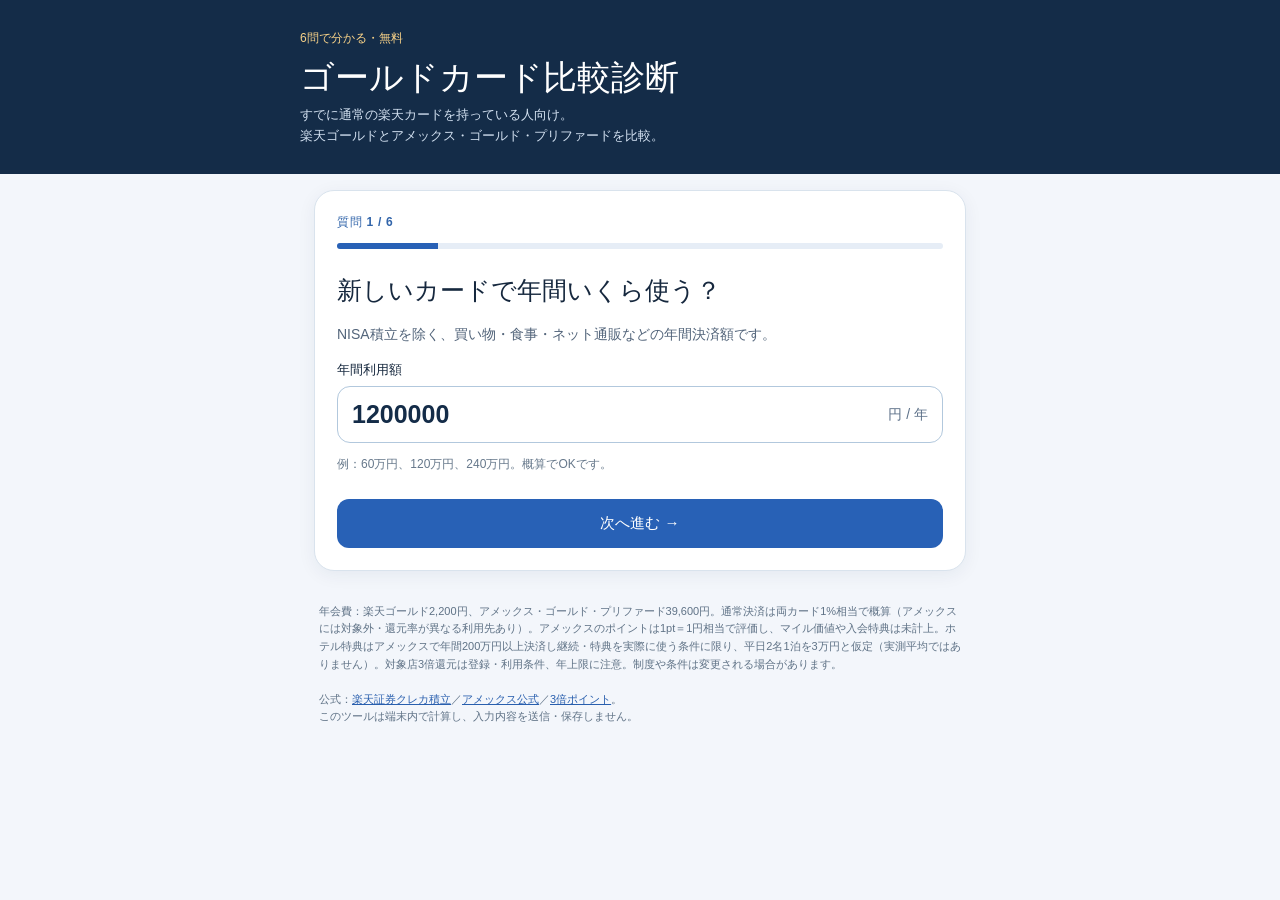
==== card-hikaku/index.html @ 63261d88 "Publish standalone Rakuten Gold vs Amex comparison quiz" ====
<!doctype html>
<html lang="ja">
<head>
<meta charset="utf-8">
<meta name="viewport" content="width=device-width,initial-scale=1,viewport-fit=cover">
<meta name="robots" content="noindex,nofollow">
<meta name="theme-color" content="#142c48">
<title>ゴールドカード比較診断｜楽天カード保有者向け</title>
<style>
:root{font-family:-apple-system,BlinkMacSystemFont,"Hiragino Kaku Gothic ProN","Hiragino Sans","Noto Sans JP",sans-serif;color:#16283e;background:#f3f6fb;font-synthesis:none}
*{box-sizing:border-box}body{margin:0;line-height:1.6}
header{background:#142c48;color:#fff;padding:24px 20px 27px}header>div,main,footer{max-width:680px;margin:0 auto}
header h1{font-size:clamp(25px,5.4vw,34px);margin:5px 0;line-height:1.35}header p{color:#d4e2f2;font-size:13px;margin:0}
main{padding:16px 14px 32px}h2{font-size:clamp(20px,4.7vw,25px);line-height:1.45;margin:8px 0 14px}
.screen{background:white;border:1px solid #d9e3ed;border-radius:20px;padding:22px;box-shadow:0 4px 18px #142c4810;min-height:330px}
[hidden]{display:none!important}.eyebrow{font-size:12px;letter-spacing:.06em;font-weight:800;color:#3265aa}
.desc{font-size:14px;color:#52647a;margin:0 0 15px}.small{font-size:12px;color:#66788b}
label.field{display:block;font-size:13px;font-weight:800;margin:13px 0 5px}
.number{position:relative}.number input{width:100%;font-size:25px;font-weight:750;border:1px solid #b2c8dd;border-radius:13px;padding:13px 58px 13px 14px;color:#142c48;background:#fff}.number span{position:absolute;right:15px;top:17px;color:#5c7088;font-size:14px}
.number input:focus{outline:3px solid #bfd8fa}
.choices{display:grid;grid-template-columns:1fr 1fr;gap:9px}.choices label{display:flex;align-items:center;min-height:58px;gap:8px;padding:11px;border:1px solid #cbd9e8;border-radius:12px;font-size:14px;font-weight:700;cursor:pointer}
.choices label:has(input:checked){background:#eaf2ff;border-color:#3065ba;color:#194884}.choices input{accent-color:#3065ba}
.nav{display:flex;gap:9px;align-items:center;margin-top:25px}.nav button{min-height:49px;border:0;border-radius:12px;font-size:15px;font-weight:850;cursor:pointer}.primary{flex:1;color:white;background:#2861b6}.back{padding:0 20px;background:#eef3f9;color:#3a5472}
.progress{height:6px;border-radius:99px;background:#e6edf6;overflow:hidden;margin:11px 0 23px}.progress b{display:block;height:100%;background:#2861b6;transition:width .2s}
.row{display:flex;gap:8px;justify-content:space-between;align-items:center}.period{display:flex;gap:8px;margin:10px 0 20px}.period label{flex:1;text-align:center;border:1px solid #ccdaeb;padding:10px 5px;border-radius:11px;font-size:13px;font-weight:750;cursor:pointer}.period label:has(input:checked){border-color:#2861b6;color:#1a539e;background:#eaf3ff}
.hero{padding:18px;background:linear-gradient(125deg,#182f4e,#3163a3);color:white;border-radius:16px}.hero .subtitle{font-size:12px;color:#d6e7ff;font-weight:750}.hero h3{font-size:22px;line-height:1.4;margin:7px 0}.hero .delta{font-size:clamp(26px,6vw,37px);font-weight:900;font-variant-numeric:tabular-nums}.hero p{font-size:12px;color:#dceaf9;margin:6px 0 0}
.rankings{display:grid;gap:10px;margin-top:12px}.rank{padding:15px;border:1px solid #d5e1ec;border-radius:14px}.rank.top{border:2px solid #238260;background:#f2faf6}
.rank-top{display:flex;justify-content:space-between;align-items:flex-start;gap:10px}.rank .position{font-size:12px;color:#516b82;font-weight:800}.rank .name{font-weight:850;font-size:16px}.rank .delta{font-size:clamp(19px,5vw,25px);font-weight:900;white-space:nowrap;font-variant-numeric:tabular-nums}.positive{color:#16805d}.negative{color:#b52e43}.muted{font-size:11px;color:#6a7e90}
.rank-sub{display:flex;justify-content:space-between;gap:12px;flex-wrap:wrap;border-top:1px solid #e2e9ef;margin-top:10px;padding-top:9px;font-size:12px}
details{border-top:1px solid #e2e9ef;padding-top:9px;margin-top:10px}summary{font-size:12px;color:#285fae;font-weight:750;cursor:pointer}.ledger{margin-top:8px}
.ledger p{display:flex;justify-content:space-between;gap:12px;margin:0;border-bottom:1px solid #edf1f4;padding:5px 0;font-size:12px}.ledger strong{text-align:right;white-space:nowrap}
.note{border-left:3px solid #85a8d0;padding:3px 0 3px 12px;color:#566b80;font-size:12px;margin:19px 0 0}.input-summary{font-size:12px;color:#42596f;border-radius:10px;background:#f1f5fa;padding:11px;margin-top:14px}
footer{font-size:11px;color:#5f7286;padding:0 19px 24px}footer a{color:#295fae}
.noscript{padding:12px;background:#fff1db;color:#67471c}
@media(max-width:420px){.screen{padding:17px}.rank{padding:12px}.choices label{font-size:13px}.rank .name{font-size:14px}.rank .delta{font-size:20px}.rank-top{gap:5px}}
</style>
</head>
<body>
<header><div><span style="font-size:12px;color:#f8d288">6問で分かる・無料</span><h1>ゴールドカード比較診断</h1><p>すでに通常の楽天カードを持っている人向け。<br>楽天ゴールドとアメックス・ゴールド・プリファードを比較。</p></div></header>
<main>
<noscript><p class="noscript">この診断にはJavaScriptが必要です。SafariまたはChromeで開いてください。</p></noscript>
<section class="screen" id="s0"><div class="eyebrow">質問 1 / 6</div><div class="progress"><b style="width:16.7%"></b></div><h2>新しいカードで年間いくら使う？</h2><p class="desc">NISA積立を除く、買い物・食事・ネット通販などの年間決済額です。</p><label class="field" for="annual">年間利用額</label><div class="number"><input id="annual" type="number" inputmode="numeric" min="0" value="1200000"><span>円 / 年</span></div><p class="small">例：60万円、120万円、240万円。概算でOKです。</p><div class="nav"><button class="primary" data-next="1">次へ進む →</button></div></section>
<section class="screen" id="s1" hidden><div class="eyebrow">質問 2 / 6</div><div class="progress"><b style="width:33.3%"></b></div><h2>楽天証券のクレカ積立は月いくら？</h2><p class="desc">今の楽天カードで積み立てている毎月の金額。ポイント試算は月10万円まで。</p><label class="field" for="invest">毎月の積立額</label><div class="number"><input id="invest" type="number" inputmode="numeric" min="0" value="50000"><span>円 / 月</span></div><div class="nav"><button class="back" data-prev="0">戻る</button><button class="primary" data-next="2">次へ進む →</button></div></section>
<section class="screen" id="s2" hidden><div class="eyebrow">質問 3 / 6</div><div class="progress"><b style="width:50%"></b></div><h2>積み立てている投資信託は？</h2><div class="choices"><label><input type="radio" name="fund" value="low" checked>低コスト投信</label><label><input type="radio" name="fund" value="high">その他の投信</label></div><p class="small">楽天証券の代行手数料が年0.4%未満かどうかで区分します。不明なら低コスト投信で仮計算。</p><div class="nav"><button class="back" data-prev="1">戻る</button><button class="primary" data-next="3">次へ進む →</button></div></section>
<section class="screen" id="s3" hidden><div class="eyebrow">質問 4 / 6</div><div class="progress"><b style="width:66.7%"></b></div><h2>アメックス3倍対象店で月いくら使う？</h2><p class="desc">例：<b>Amazon・Yahoo!ショッピング・ヨドバシカメラ</b>（対象条件あり）。質問1の決済額に含まれる支出です。</p><label class="field" for="bonus">対象店での月間利用額</label><div class="number"><input id="bonus" type="number" inputmode="numeric" min="0" value="10000"><span>円 / 月</span></div><p class="small">3倍還元の追加分は、対象決済年50万円までを試算。</p><div class="nav"><button class="back" data-prev="2">戻る</button><button class="primary" data-next="4">次へ進む →</button></div></section>
<section class="screen" id="s4" hidden><div class="eyebrow">質問 5 / 6</div><div class="progress"><b style="width:83.3%"></b></div><h2>旅行には年に何回行く？</h2><div class="choices"><label><input type="radio" name="travel" value="0">0回</label><label><input type="radio" name="travel" value="1" checked>年1〜2回</label><label><input type="radio" name="travel" value="3">年3〜5回</label><label><input type="radio" name="travel" value="6">年6回以上</label></div><p class="small">旅行回数自体に金銭価値は加算しません。ホテル特典を利用できるかの参考にします。</p><div class="nav"><button class="back" data-prev="3">戻る</button><button class="primary" data-next="5">次へ進む →</button></div></section>
<section class="screen" id="s5" hidden><div class="eyebrow">質問 6 / 6</div><div class="progress"><b style="width:100%"></b></div><h2>飛行機には年に何回乗る？</h2><div class="choices"><label><input type="radio" name="flight" value="0" checked>0回</label><label><input type="radio" name="flight" value="1">年1〜2往復</label><label><input type="radio" name="flight" value="3">年3〜5往復</label><label><input type="radio" name="flight" value="6">年6往復以上</label></div><label style="display:flex;align-items:center;gap:8px;margin-top:17px;font-size:14px"><input type="checkbox" id="lounge">対象の空港ラウンジを利用する予定</label><p class="small">利用する場合のみ1回あたり1,000円相当で仮評価。楽天ゴールドは年2回まで。</p><div class="nav"><button class="back" data-prev="4">戻る</button><button class="primary" id="finish">診断結果を見る →</button></div></section>
<section class="screen" id="s6" hidden><div class="row"><div class="eyebrow">診断結果</div><button class="back" style="min-height:34px;border:0;border-radius:9px" id="edit">回答を修正</button></div><h2>年会費込みの比較結果</h2><div class="period"><label><input type="radio" name="period" value="ongoing" checked>2年目以降</label><label><input type="radio" name="period" value="first">初年度</label></div><div class="hero"><div class="subtitle">あなたに最も有利な選択</div><h3 id="winner">計算中</h3><div class="delta" id="difference"></div><p>今の楽天カードとの年間差額</p></div><p class="eyebrow" style="margin-top:23px">年間メリットランキング</p><div class="rankings" id="ranking"></div><p class="input-summary" id="inputs"></p><p class="note" id="notes"></p><div class="nav"><button class="back" id="restart">最初に戻る</button><button class="primary" id="again">再計算する</button></div></section>
</main>
<footer>年会費：楽天ゴールド2,200円、アメックス・ゴールド・プリファード39,600円。通常決済は両カード1%相当で概算（アメックスには対象外・還元率が異なる利用先あり）。アメックスのポイントは1pt＝1円相当で評価し、マイル価値や入会特典は未計上。ホテル特典はアメックスで年間200万円以上決済し継続・特典を実際に使う条件に限り、平日2名1泊を3万円と<b>仮定</b>（実測平均ではありません）。対象店3倍還元は登録・利用条件、年上限に注意。制度や条件は変更される場合があります。<br><br>公式：<a href="https://www.rakuten-sec.co.jp/web/rfund/guide/creditcard/list.html" target="_blank" rel="noopener">楽天証券クレカ積立</a>／<a href="https://www.americanexpress.com/ja-jp/credit-cards/gold-preferred-card/" target="_blank" rel="noopener">アメックス公式</a>／<a href="https://www.americanexpress.com/ja-jp/point/membership-rewards-plus/index.html/" target="_blank" rel="noopener">3倍ポイント</a>。<br>このツールは端末内で計算し、入力内容を送信・保存しません。</footer>
<script>
(function(){
'use strict';
function byId(id){return document.getElementById(id)}
function num(id){var n=Number(byId(id).value);return Number.isFinite(n)?Math.max(0,n):0}
function selected(name){var el=document.querySelector('input[name="'+name+'"]:checked');return el?el.value:'0'}
function money(n){return Math.round(n).toLocaleString('ja-JP')+'円'}
function diff(n){return (n>0?'+':n<0?'−':'±')+money(Math.abs(n))}
function show(idx){for(var i=0;i<=6;i++){byId('s'+i).hidden=i!==idx}window.scrollTo(0,0)}
function result(){
 var annual=num('annual'),monthly=Math.min(num('invest'),100000),low=selected('fund')==='low',three=Math.min(annual,num('bonus')*12,500000),travel=Number(selected('travel')),flight=Number(selected('flight')),usesLounge=byId('lounge').checked,ongoing=selected('period')==='ongoing';
 var normal=annual*.01,standardNisa=monthly*12*(low?.005:.01),goldNisa=monthly*12*(low?.0075:.01),bonus=three*.02,visits=usesLounge?flight:0,hotel=(ongoing&&annual>=2000000&&travel>0)?30000:0;
 var cards=[
  {name:'今の楽天カードを継続',normal:normal,nisa:standardNisa,bonus:0,lounge:0,hotel:0,fee:0},
  {name:'楽天ゴールドカード',normal:normal,nisa:goldNisa,bonus:0,lounge:Math.min(visits,2)*1000,hotel:0,fee:2200},
  {name:'楽天カード＋アメックス',normal:normal,nisa:standardNisa,bonus:bonus,lounge:visits*1000,hotel:hotel,fee:39600}
 ];
 cards.forEach(function(c){c.total=c.normal+c.nisa+c.bonus+c.lounge+c.hotel-c.fee});
 var baseline=cards[0].total;
 cards.sort(function(a,b){return b.total-a.total});
 var top=cards[0];
 byId('winner').textContent=top.name;
 byId('difference').textContent=top.total===baseline?'±0円':diff(top.total-baseline)+' / 年';
 function item(title,value){return '<p><span>'+title+'</span><strong>'+value+'</strong></p>'}
 byId('ranking').innerHTML=cards.map(function(c,i){
  var gap=c.total-baseline;
  var parts=item('通常決済ポイント',money(c.normal))+item('楽天証券積立',money(c.nisa))+item('3倍対象店の追加ポイント',money(c.bonus))+item('空港ラウンジ価値（仮）',money(c.lounge))+item('ホテル無料宿泊価値（仮）',money(c.hotel))+item('年会費','−'+money(c.fee))+item('年会費差引後',money(c.total));
  return '<article class="rank '+(i===0?'top':'')+'"><div class="rank-top"><div><div class="position">'+(i+1)+'位'+(i===0?'・おすすめ':'')+'</div><div class="name">'+c.name+'</div></div><div style="text-align:right"><div class="delta '+(gap>0?'positive':gap<0?'negative':'')+'">'+diff(gap)+'</div><div class="muted">今の楽天カード比／年</div></div></div><div class="rank-sub"><span>年会費 <b>'+money(c.fee)+'</b></span><span>年間メリット <b>'+money(c.total)+'</b></span></div><details><summary>ポイント・特典・年会費の内訳を見る</summary><div class="ledger">'+parts+'</div></details></article>'
 }).join('');
 byId('inputs').textContent='年間決済 '+money(annual)+'（NISA除く）／ 楽天証券積立 月'+money(num('invest'))+'／ 3倍対象店 月'+money(num('bonus'));
 var notes=[];
 if(!ongoing)notes.push('初年度はホテル無料宿泊を計上していません。');
 else if(annual<2000000)notes.push('年間200万円未満のため無料宿泊は計上していません。');
 else if(travel===0)notes.push('旅行予定がないため無料宿泊は計上していません。');
 else notes.push('ホテル宿泊は平日2名1泊3万円相当の仮定であり、対象ホテルの平均実測値ではありません。');
 if(num('bonus')*12>500000)notes.push('3倍対象店の追加還元は年50万円利用分まで。');
 if(num('bonus')*12>annual)notes.push('3倍対象店の利用額を年間カード利用額以下に補正。');
 if(num('invest')>100000)notes.push('積立額は月10万円で試算を上限化。');
 notes.push('アメックスのポイントは1pt＝1円相当。マイル価値・入会キャンペーン・利用対象外の差は未反映。');
 byId('notes').textContent=notes.join(' ');
}
document.querySelectorAll('[data-next]').forEach(function(b){b.addEventListener('click',function(){show(Number(b.getAttribute('data-next')))})});
document.querySelectorAll('[data-prev]').forEach(function(b){b.addEventListener('click',function(){show(Number(b.getAttribute('data-prev')))})});
byId('finish').addEventListener('click',function(){result();show(6)});
document.querySelectorAll('input[name="period"]').forEach(function(n){n.addEventListener('change',result)});
byId('edit').addEventListener('click',function(){show(0)});
byId('restart').addEventListener('click',function(){show(0)});
byId('again').addEventListener('click',result);
result();
})();
</script>
</body>
</html>
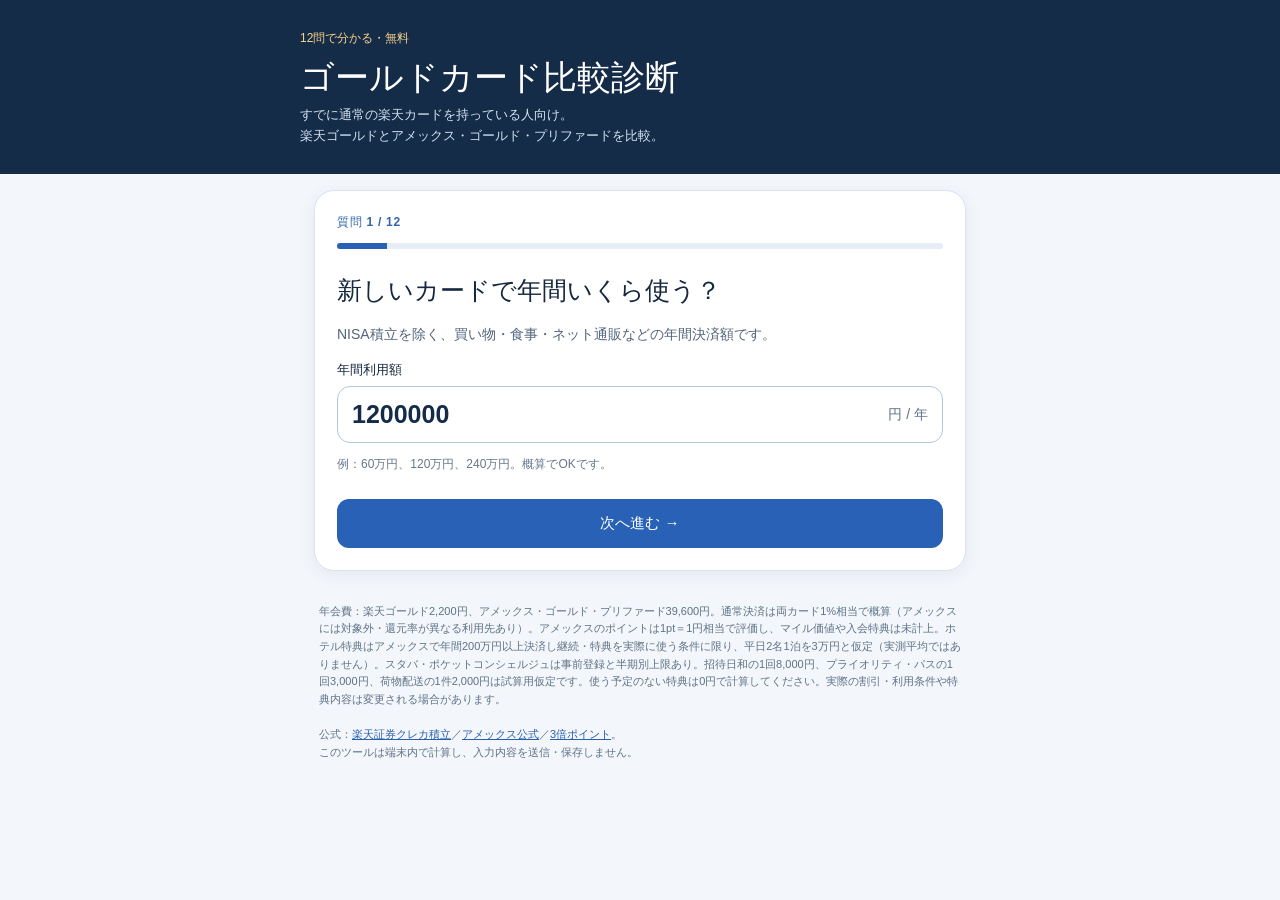
==== commit 0d7270a4: "Add Amex benefit questions and campaign-aware annual comparison" ====
--- a/card-hikaku/index.html
+++ b/card-hikaku/index.html
@@ -33,71 +33,108 @@
 footer{font-size:11px;color:#5f7286;padding:0 19px 24px}footer a{color:#295fae}
 .noscript{padding:12px;background:#fff1db;color:#67471c}
 @media(max-width:420px){.screen{padding:17px}.rank{padding:12px}.choices label{font-size:13px}.rank .name{font-size:14px}.rank .delta{font-size:20px}.rank-top{gap:5px}}
-</style>
+.promo{margin:0 0 18px;border:1px solid #d8e3ef;background:#f6faff;padding:14px;border-radius:13px}.insight{margin-top:17px;padding:13px;border-radius:12px;background:#f5f8fc;font-size:12px}.insight p{margin:4px 0 0;color:#5d7085}.rank.top{border-color:#27865e}input[type="checkbox"]{accent-color:#2861b6}</style>
 </head>
 <body>
-<header><div><span style="font-size:12px;color:#f8d288">6問で分かる・無料</span><h1>ゴールドカード比較診断</h1><p>すでに通常の楽天カードを持っている人向け。<br>楽天ゴールドとアメックス・ゴールド・プリファードを比較。</p></div></header>
+<header><div><span style="font-size:12px;color:#f8d288">12問で分かる・無料</span><h1>ゴールドカード比較診断</h1><p>すでに通常の楽天カードを持っている人向け。<br>楽天ゴールドとアメックス・ゴールド・プリファードを比較。</p></div></header>
 <main>
 <noscript><p class="noscript">この診断にはJavaScriptが必要です。SafariまたはChromeで開いてください。</p></noscript>
-<section class="screen" id="s0"><div class="eyebrow">質問 1 / 6</div><div class="progress"><b style="width:16.7%"></b></div><h2>新しいカードで年間いくら使う？</h2><p class="desc">NISA積立を除く、買い物・食事・ネット通販などの年間決済額です。</p><label class="field" for="annual">年間利用額</label><div class="number"><input id="annual" type="number" inputmode="numeric" min="0" value="1200000"><span>円 / 年</span></div><p class="small">例：60万円、120万円、240万円。概算でOKです。</p><div class="nav"><button class="primary" data-next="1">次へ進む →</button></div></section>
-<section class="screen" id="s1" hidden><div class="eyebrow">質問 2 / 6</div><div class="progress"><b style="width:33.3%"></b></div><h2>楽天証券のクレカ積立は月いくら？</h2><p class="desc">今の楽天カードで積み立てている毎月の金額。ポイント試算は月10万円まで。</p><label class="field" for="invest">毎月の積立額</label><div class="number"><input id="invest" type="number" inputmode="numeric" min="0" value="50000"><span>円 / 月</span></div><div class="nav"><button class="back" data-prev="0">戻る</button><button class="primary" data-next="2">次へ進む →</button></div></section>
-<section class="screen" id="s2" hidden><div class="eyebrow">質問 3 / 6</div><div class="progress"><b style="width:50%"></b></div><h2>積み立てている投資信託は？</h2><div class="choices"><label><input type="radio" name="fund" value="low" checked>低コスト投信</label><label><input type="radio" name="fund" value="high">その他の投信</label></div><p class="small">楽天証券の代行手数料が年0.4%未満かどうかで区分します。不明なら低コスト投信で仮計算。</p><div class="nav"><button class="back" data-prev="1">戻る</button><button class="primary" data-next="3">次へ進む →</button></div></section>
-<section class="screen" id="s3" hidden><div class="eyebrow">質問 4 / 6</div><div class="progress"><b style="width:66.7%"></b></div><h2>アメックス3倍対象店で月いくら使う？</h2><p class="desc">例：<b>Amazon・Yahoo!ショッピング・ヨドバシカメラ</b>（対象条件あり）。質問1の決済額に含まれる支出です。</p><label class="field" for="bonus">対象店での月間利用額</label><div class="number"><input id="bonus" type="number" inputmode="numeric" min="0" value="10000"><span>円 / 月</span></div><p class="small">3倍還元の追加分は、対象決済年50万円までを試算。</p><div class="nav"><button class="back" data-prev="2">戻る</button><button class="primary" data-next="4">次へ進む →</button></div></section>
-<section class="screen" id="s4" hidden><div class="eyebrow">質問 5 / 6</div><div class="progress"><b style="width:83.3%"></b></div><h2>旅行には年に何回行く？</h2><div class="choices"><label><input type="radio" name="travel" value="0">0回</label><label><input type="radio" name="travel" value="1" checked>年1〜2回</label><label><input type="radio" name="travel" value="3">年3〜5回</label><label><input type="radio" name="travel" value="6">年6回以上</label></div><p class="small">旅行回数自体に金銭価値は加算しません。ホテル特典を利用できるかの参考にします。</p><div class="nav"><button class="back" data-prev="3">戻る</button><button class="primary" data-next="5">次へ進む →</button></div></section>
-<section class="screen" id="s5" hidden><div class="eyebrow">質問 6 / 6</div><div class="progress"><b style="width:100%"></b></div><h2>飛行機には年に何回乗る？</h2><div class="choices"><label><input type="radio" name="flight" value="0" checked>0回</label><label><input type="radio" name="flight" value="1">年1〜2往復</label><label><input type="radio" name="flight" value="3">年3〜5往復</label><label><input type="radio" name="flight" value="6">年6往復以上</label></div><label style="display:flex;align-items:center;gap:8px;margin-top:17px;font-size:14px"><input type="checkbox" id="lounge">対象の空港ラウンジを利用する予定</label><p class="small">利用する場合のみ1回あたり1,000円相当で仮評価。楽天ゴールドは年2回まで。</p><div class="nav"><button class="back" data-prev="4">戻る</button><button class="primary" id="finish">診断結果を見る →</button></div></section>
-<section class="screen" id="s6" hidden><div class="row"><div class="eyebrow">診断結果</div><button class="back" style="min-height:34px;border:0;border-radius:9px" id="edit">回答を修正</button></div><h2>年会費込みの比較結果</h2><div class="period"><label><input type="radio" name="period" value="ongoing" checked>2年目以降</label><label><input type="radio" name="period" value="first">初年度</label></div><div class="hero"><div class="subtitle">あなたに最も有利な選択</div><h3 id="winner">計算中</h3><div class="delta" id="difference"></div><p>今の楽天カードとの年間差額</p></div><p class="eyebrow" style="margin-top:23px">年間メリットランキング</p><div class="rankings" id="ranking"></div><p class="input-summary" id="inputs"></p><p class="note" id="notes"></p><div class="nav"><button class="back" id="restart">最初に戻る</button><button class="primary" id="again">再計算する</button></div></section>
+<section class="screen" id="s0"><div class="eyebrow">質問 1 / 12</div><div class="progress"><b style="width:8.3%"></b></div><h2>新しいカードで年間いくら使う？</h2><p class="desc">NISA積立を除く、買い物・食事・ネット通販などの年間決済額です。</p><label class="field" for="annual">年間利用額</label><div class="number"><input id="annual" type="number" inputmode="numeric" min="0" value="1200000"><span>円 / 年</span></div><p class="small">例：60万円、120万円、240万円。概算でOKです。</p><div class="nav"><button class="primary" data-next="1">次へ進む →</button></div></section>
+<section class="screen" id="s1" hidden><div class="eyebrow">質問 2 / 12</div><div class="progress"><b style="width:16.7%"></b></div><h2>楽天証券のクレカ積立は月いくら？</h2><p class="desc">今の楽天カードで積み立てている毎月の金額。ポイント試算は月10万円まで。</p><label class="field" for="invest">毎月の積立額</label><div class="number"><input id="invest" type="number" inputmode="numeric" min="0" value="50000"><span>円 / 月</span></div><div class="nav"><button class="back" data-prev="0">戻る</button><button class="primary" data-next="2">次へ進む →</button></div></section>
+<section class="screen" id="s2" hidden><div class="eyebrow">質問 3 / 12</div><div class="progress"><b style="width:25%"></b></div><h2>積み立てている投資信託は？</h2><div class="choices"><label><input type="radio" name="fund" value="low" checked>低コスト投信</label><label><input type="radio" name="fund" value="high">その他の投信</label></div><p class="small">楽天証券の代行手数料が年0.4%未満かどうかで区分します。不明なら低コスト投信で仮計算。</p><div class="nav"><button class="back" data-prev="1">戻る</button><button class="primary" data-next="3">次へ進む →</button></div></section>
+<section class="screen" id="s3" hidden><div class="eyebrow">質問 4 / 12</div><div class="progress"><b style="width:33.3%"></b></div><h2>アメックス3倍対象店で月いくら使う？</h2><p class="desc">例：<b>Amazon・Yahoo!ショッピング・ヨドバシカメラ</b>（対象条件あり）。質問1の決済額に含まれる支出です。</p><label class="field" for="bonus">対象店での月間利用額</label><div class="number"><input id="bonus" type="number" inputmode="numeric" min="0" value="10000"><span>円 / 月</span></div><p class="small">3倍還元の追加分は、対象決済年50万円までを試算。</p><div class="nav"><button class="back" data-prev="2">戻る</button><button class="primary" data-next="4">次へ進む →</button></div></section>
+<section class="screen" id="s4" hidden><div class="eyebrow">質問 5 / 12</div><div class="progress"><b style="width:41.7%"></b></div><h2>旅行には年に何回行く？</h2><div class="choices"><label><input type="radio" name="travel" value="0">0回</label><label><input type="radio" name="travel" value="1" checked>年1〜2回</label><label><input type="radio" name="travel" value="3">年3〜5回</label><label><input type="radio" name="travel" value="6">年6回以上</label></div><p class="small">旅行回数自体に金銭価値は加算しません。ホテル特典を利用できるかの参考にします。</p><div class="nav"><button class="back" data-prev="3">戻る</button><button class="primary" data-next="5">次へ進む →</button></div></section>
+<section class="screen" id="s5" hidden><div class="eyebrow">質問 6 / 12</div><div class="progress"><b style="width:50%"></b></div><h2>飛行機には年に何回乗る？</h2><div class="choices"><label><input type="radio" name="flight" value="0" checked>0回</label><label><input type="radio" name="flight" value="1">年1〜2往復</label><label><input type="radio" name="flight" value="3">年3〜5往復</label><label><input type="radio" name="flight" value="6">年6往復以上</label></div><label style="display:flex;align-items:center;gap:8px;margin-top:17px;font-size:14px"><input type="checkbox" id="lounge">対象の空港ラウンジを利用する予定</label><p class="small">利用する場合のみ1回あたり1,000円相当で仮評価。楽天ゴールドは年2回まで。</p><div class="nav"><button class="back" data-prev="4">戻る</button><button class="primary" data-next="6">次へ進む →</button></div></section>
+<section class="screen" id="s6" hidden><div class="eyebrow">質問 7 / 12 ・アメックス特典編</div><div class="progress"><b style="width:58.3%"></b></div><h2>スターバックスに月いくら使う？</h2><p class="desc">スタバ公式アプリ・Webからの「スターバックス カード」オンライン入金で20%キャッシュバック（年間最大5,000円、半年最大2,500円）。</p><label class="field" for="starbucks">オンライン入金する金額</label><div class="number"><input type="number" inputmode="numeric" min="0" id="starbucks" value="0"><span>円 / 月</span></div><p class="small">店舗でのカード決済・Apple Pay支払いは特典対象外です。Amex Offers登録が必要。</p><div class="nav"><button class="back" data-prev="5">戻る</button><button class="primary" data-next="7">次へ進む →</button></div></section>
+<section class="screen" id="s7" hidden><div class="eyebrow">質問 8 / 12 ・アメックス特典編</div><div class="progress"><b style="width:66.7%"></b></div><h2>対象の高級レストランで年いくら使う？</h2><p class="desc">「ポケットコンシェルジュ」での予約・オンライン決済なら20%キャッシュバック。年間最大10,000円（半年ごと最大5,000円）。</p><label class="field" for="pocket">ポケットコンシェルジュでの年間決済予定額</label><div class="number"><input type="number" inputmode="numeric" min="0" id="pocket" value="0"><span>円 / 年</span></div><label style="display:flex;align-items:center;gap:8px;margin-top:14px;font-size:13px"><input type="checkbox" id="pocketBoth">上期・下期の両方で利用する予定</label><p class="small">対象予約サービス経由の事前決済・Amex Offers登録が必要です。通常の飲食店利用は対象外。</p><div class="nav"><button class="back" data-prev="6">戻る</button><button class="primary" data-next="8">次へ進む →</button></div></section>
+<section class="screen" id="s8" hidden><div class="eyebrow">質問 9 / 12 ・アメックス特典編</div><div class="progress"><b style="width:75%"></b></div><h2>2人でコース料理を食べる機会は？</h2><p class="desc">「ゴールド・ダイニング by 招待日和」は対象店の指定コースを大人2名以上で予約すると1名分無料。</p><div class="choices"><label><input type="radio" name="invite" value="0" checked>利用しない</label><label><input type="radio" name="invite" value="1">年1回</label><label><input type="radio" name="invite" value="2">年2回</label><label><input type="radio" name="invite" value="3">年3回以上</label></div><p class="small">対象店・指定コースを利用する場合のみ、1回あたり8,000円の割引価値を仮定。1店舗につき半年1回の制限あり。普通の食事には適用されません。</p><div class="nav"><button class="back" data-prev="7">戻る</button><button class="primary" data-next="9">次へ進む →</button></div></section>
+<section class="screen" id="s9" hidden><div class="eyebrow">質問 10 / 12 ・アメックス特典編</div><div class="progress"><b style="width:83.3%"></b></div><h2>ホテル予約で1万円クーポンを使えそう？</h2><p class="desc">継続特典の「トラベルクレジット」。アメックス・トラベル オンラインで、1回2万円以上のホテルを事前予約・事前決済する場合に使えます。</p><div class="choices"><label><input type="radio" name="travelCredit" value="0" checked>利用しない</label><label><input type="radio" name="travelCredit" value="1">利用する予定</label></div><p class="small">継続後のみ加算。ホテル無料宿泊券とは別の予約で利用する前提です。</p><div class="nav"><button class="back" data-prev="8">戻る</button><button class="primary" data-next="10">次へ進む →</button></div></section>
+<section class="screen" id="s10" hidden><div class="eyebrow">質問 11 / 12 ・アメックス特典編</div><div class="progress"><b style="width:91.7%"></b></div><h2>海外旅行時にプライオリティ・パスを使う？</h2><p class="desc">対象の空港ラウンジを年2回まで無料で使えます。通常のカードラウンジとは別のサービスです。</p><div class="choices"><label><input type="radio" name="priority" value="0" checked>利用しない</label><label><input type="radio" name="priority" value="1">年1回</label><label><input type="radio" name="priority" value="2">年2回以上</label></div><p class="small">実際に対象ラウンジを使う回数のみ1回3,000円で仮評価。日本国内の国内線ラウンジは対象外。一般カードラウンジとの二重計上を避けます。</p><div class="nav"><button class="back" data-prev="9">戻る</button><button class="primary" data-next="11">次へ進む →</button></div></section>
+<section class="screen" id="s11" hidden><div class="eyebrow">質問 12 / 12 ・アメックス特典編</div><div class="progress"><b style="width:100%"></b></div><h2>海外旅行でスーツケースの宅配を使う？</h2><p class="desc">対象空港と自宅の間で、海外旅行の出発・帰国時にスーツケース等1個を無料配送できます。</p><div class="choices"><label><input type="radio" name="luggage" value="0" checked>利用しない</label><label><input type="radio" name="luggage" value="1">年1回（片道）</label><label><input type="radio" name="luggage" value="2">年2回（往復）</label><label><input type="radio" name="luggage" value="4">年4回以上</label></div><p class="small">対象空港からの配送を実際に利用する場合のみ、1配送あたり2,000円相当で仮評価。</p><div class="nav"><button class="back" data-prev="10">戻る</button><button class="primary" data-next="12">診断結果を見る</button></div></section>
+<section class="screen" id="s12" hidden>
+<div class="row"><div class="eyebrow">診断結果 ・年会費込み</div><button class="back" style="min-height:34px;border:0;border-radius:9px" id="edit">回答を修正</button></div>
+<h2>どちらがお得？</h2>
+<div class="period"><label><input type="radio" name="period" value="ongoing" checked>2年目以降</label><label><input type="radio" name="period" value="first">初年度</label></div>
+<div class="promo" id="promoPanel" hidden><p style="font-weight:800;font-size:14px;margin:0 0 7px">入会後のボーナス条件は達成できそう？</p>
+<p class="small">2026年11月時点の公式特典：4ヶ月以内100万円利用で30,000pt／6ヶ月以内200万円利用で70,000pt。通常利用ポイントは別途計算済み。</p>
+<div class="choices"><label><input type="radio" name="promo" value="0" checked>達成しない・不明</label><label><input type="radio" name="promo" value="4">4ヶ月条件のみ</label><label><input type="radio" name="promo" value="6">6ヶ月条件のみ</label><label><input type="radio" name="promo" value="both">両方達成</label></div></div>
+<div class="hero"><div class="subtitle">計算上、最も有利な選択</div><h3 id="winner">計算中</h3><div class="delta" id="difference"></div><p>今の楽天カードとの年間差額（実際に使う特典の仮評価を含む）</p></div>
+<p class="eyebrow" style="margin-top:23px">年間メリットランキング</p><div class="rankings" id="ranking"></div>
+<p class="input-summary" id="inputs"></p>
+<div class="insight"><b>計算に入れなかった特典</b><p>旅行保険・スマートフォン補償・ホテル上級会員資格・メタルカードの所有感・マイル交換時の個別価値などは、金額に換算しにくいため別途判断してください。</p></div>
+<p class="note" id="notes"></p><div class="nav"><button class="back" id="restart">最初に戻る</button><button class="primary" id="again">再計算</button></div></section>
 </main>
-<footer>年会費：楽天ゴールド2,200円、アメックス・ゴールド・プリファード39,600円。通常決済は両カード1%相当で概算（アメックスには対象外・還元率が異なる利用先あり）。アメックスのポイントは1pt＝1円相当で評価し、マイル価値や入会特典は未計上。ホテル特典はアメックスで年間200万円以上決済し継続・特典を実際に使う条件に限り、平日2名1泊を3万円と<b>仮定</b>（実測平均ではありません）。対象店3倍還元は登録・利用条件、年上限に注意。制度や条件は変更される場合があります。<br><br>公式：<a href="https://www.rakuten-sec.co.jp/web/rfund/guide/creditcard/list.html" target="_blank" rel="noopener">楽天証券クレカ積立</a>／<a href="https://www.americanexpress.com/ja-jp/credit-cards/gold-preferred-card/" target="_blank" rel="noopener">アメックス公式</a>／<a href="https://www.americanexpress.com/ja-jp/point/membership-rewards-plus/index.html/" target="_blank" rel="noopener">3倍ポイント</a>。<br>このツールは端末内で計算し、入力内容を送信・保存しません。</footer>
-<script>
-(function(){
+<footer>年会費：楽天ゴールド2,200円、アメックス・ゴールド・プリファード39,600円。通常決済は両カード1%相当で概算（アメックスには対象外・還元率が異なる利用先あり）。アメックスのポイントは1pt＝1円相当で評価し、マイル価値や入会特典は未計上。ホテル特典はアメックスで年間200万円以上決済し継続・特典を実際に使う条件に限り、平日2名1泊を3万円と<b>仮定</b>（実測平均ではありません）。スタバ・ポケットコンシェルジュは事前登録と半期別上限あり。招待日和の1回8,000円、プライオリティ・パスの1回3,000円、荷物配送の1件2,000円は試算用仮定です。使う予定のない特典は0円で計算してください。実際の割引・利用条件や特典内容は変更される場合があります。<br><br>公式：<a href="https://www.rakuten-sec.co.jp/web/rfund/guide/creditcard/list.html" target="_blank" rel="noopener">楽天証券クレカ積立</a>／<a href="https://www.americanexpress.com/ja-jp/credit-cards/gold-preferred-card/" target="_blank" rel="noopener">アメックス公式</a>／<a href="https://www.americanexpress.com/ja-jp/point/membership-rewards-plus/index.html/" target="_blank" rel="noopener">3倍ポイント</a>。<br>このツールは端末内で計算し、入力内容を送信・保存しません。</footer>
+<script>(function(){
 'use strict';
-function byId(id){return document.getElementById(id)}
-function num(id){var n=Number(byId(id).value);return Number.isFinite(n)?Math.max(0,n):0}
-function selected(name){var el=document.querySelector('input[name="'+name+'"]:checked');return el?el.value:'0'}
-function money(n){return Math.round(n).toLocaleString('ja-JP')+'円'}
-function diff(n){return (n>0?'+':n<0?'−':'±')+money(Math.abs(n))}
-function show(idx){for(var i=0;i<=6;i++){byId('s'+i).hidden=i!==idx}window.scrollTo(0,0)}
+function el(s){return document.getElementById(s)}
+function num(id){var v=Number(el(id).value);return Number.isFinite(v)?Math.max(v,0):0}
+function checked(name){var i=document.querySelector('input[name="'+name+'"]:checked');return i?i.value:'0'}
+function yen(n){return Math.round(n).toLocaleString('ja-JP')+'円'}
+function sign(n){return (n>0?'+':n<0?'−':'±')+yen(Math.abs(n))}
+function show(i){for(var n=0;n<=12;n++){el('s'+n).hidden=n!==i}window.scrollTo(0,0)}
 function result(){
- var annual=num('annual'),monthly=Math.min(num('invest'),100000),low=selected('fund')==='low',three=Math.min(annual,num('bonus')*12,500000),travel=Number(selected('travel')),flight=Number(selected('flight')),usesLounge=byId('lounge').checked,ongoing=selected('period')==='ongoing';
- var normal=annual*.01,standardNisa=monthly*12*(low?.005:.01),goldNisa=monthly*12*(low?.0075:.01),bonus=three*.02,visits=usesLounge?flight:0,hotel=(ongoing&&annual>=2000000&&travel>0)?30000:0;
- var cards=[
-  {name:'今の楽天カードを継続',normal:normal,nisa:standardNisa,bonus:0,lounge:0,hotel:0,fee:0},
-  {name:'楽天ゴールドカード',normal:normal,nisa:goldNisa,bonus:0,lounge:Math.min(visits,2)*1000,hotel:0,fee:2200},
-  {name:'楽天カード＋アメックス',normal:normal,nisa:standardNisa,bonus:bonus,lounge:visits*1000,hotel:hotel,fee:39600}
- ];
- cards.forEach(function(c){c.total=c.normal+c.nisa+c.bonus+c.lounge+c.hotel-c.fee});
- var baseline=cards[0].total;
- cards.sort(function(a,b){return b.total-a.total});
- var top=cards[0];
- byId('winner').textContent=top.name;
- byId('difference').textContent=top.total===baseline?'±0円':diff(top.total-baseline)+' / 年';
- function item(title,value){return '<p><span>'+title+'</span><strong>'+value+'</strong></p>'}
- byId('ranking').innerHTML=cards.map(function(c,i){
-  var gap=c.total-baseline;
-  var parts=item('通常決済ポイント',money(c.normal))+item('楽天証券積立',money(c.nisa))+item('3倍対象店の追加ポイント',money(c.bonus))+item('空港ラウンジ価値（仮）',money(c.lounge))+item('ホテル無料宿泊価値（仮）',money(c.hotel))+item('年会費','−'+money(c.fee))+item('年会費差引後',money(c.total));
-  return '<article class="rank '+(i===0?'top':'')+'"><div class="rank-top"><div><div class="position">'+(i+1)+'位'+(i===0?'・おすすめ':'')+'</div><div class="name">'+c.name+'</div></div><div style="text-align:right"><div class="delta '+(gap>0?'positive':gap<0?'negative':'')+'">'+diff(gap)+'</div><div class="muted">今の楽天カード比／年</div></div></div><div class="rank-sub"><span>年会費 <b>'+money(c.fee)+'</b></span><span>年間メリット <b>'+money(c.total)+'</b></span></div><details><summary>ポイント・特典・年会費の内訳を見る</summary><div class="ledger">'+parts+'</div></details></article>'
- }).join('');
- byId('inputs').textContent='年間決済 '+money(annual)+'（NISA除く）／ 楽天証券積立 月'+money(num('invest'))+'／ 3倍対象店 月'+money(num('bonus'));
- var notes=[];
- if(!ongoing)notes.push('初年度はホテル無料宿泊を計上していません。');
- else if(annual<2000000)notes.push('年間200万円未満のため無料宿泊は計上していません。');
- else if(travel===0)notes.push('旅行予定がないため無料宿泊は計上していません。');
- else notes.push('ホテル宿泊は平日2名1泊3万円相当の仮定であり、対象ホテルの平均実測値ではありません。');
- if(num('bonus')*12>500000)notes.push('3倍対象店の追加還元は年50万円利用分まで。');
- if(num('bonus')*12>annual)notes.push('3倍対象店の利用額を年間カード利用額以下に補正。');
- if(num('invest')>100000)notes.push('積立額は月10万円で試算を上限化。');
- notes.push('アメックスのポイントは1pt＝1円相当。マイル価値・入会キャンペーン・利用対象外の差は未反映。');
- byId('notes').textContent=notes.join(' ');
+var annual=num('annual'),invest=Math.min(100000,num('invest')),bonusEligible=Math.min(annual,num('bonus')*12,500000);
+var travel=+checked('travel'),flights=+checked('flight'),isFirst=checked('period')==='first';
+var standardNisa=invest*12*(checked('fund')==='low'?.005:.01),goldNisa=invest*12*(checked('fund')==='low'?.0075:.01);
+var pp=Math.min(+checked('priority'),2,flights>0?2:0),loungeVisits=el('lounge').checked?Math.max(0,flights-pp):0;
+var starbucks=Math.min(num('starbucks')*12*.2,5000);
+var pocketAmount=num('pocket'),pocket=Math.min(pocketAmount*.2,el('pocketBoth').checked?10000:5000);
+var invited=Math.min(+checked('invite'),3)*8000;
+var credit=!isFirst&&checked('travelCredit')==='1'&&travel>0?10000:0;
+var hotel=!isFirst&&annual>=2000000&&travel>0?30000:0;
+var ppValue=pp*3000;
+var luggage=flights>0?Math.min(+checked('luggage'),4)*2000:0;
+var promo=checked('promo'),promoPoints=0;
+if(isFirst){
+ if((promo==='4'||promo==='both')&&annual>=1000000)promoPoints+=30000;
+ if((promo==='6'||promo==='both')&&annual>=2000000)promoPoints+=70000;
 }
-document.querySelectorAll('[data-next]').forEach(function(b){b.addEventListener('click',function(){show(Number(b.getAttribute('data-next')))})});
-document.querySelectorAll('[data-prev]').forEach(function(b){b.addEventListener('click',function(){show(Number(b.getAttribute('data-prev')))})});
-byId('finish').addEventListener('click',function(){result();show(6)});
-document.querySelectorAll('input[name="period"]').forEach(function(n){n.addEventListener('change',result)});
-byId('edit').addEventListener('click',function(){show(0)});
-byId('restart').addEventListener('click',function(){show(0)});
-byId('again').addEventListener('click',result);
+var normal=annual*.01;
+var cards=[
+{name:'今の楽天カードを継続',normal:normal,nisa:standardNisa,extra:[],fee:0},
+{name:'楽天ゴールドカード',normal:normal,nisa:goldNisa,extra:[['カードラウンジ',Math.min(el('lounge').checked?flights:0,2)*1000]],fee:2200},
+{name:'楽天カード＋アメックス',normal:normal,nisa:standardNisa,extra:[
+['3倍対象店の追加ポイント',bonusEligible*.02],
+['スターバックス還元',starbucks],
+['ポケットコンシェルジュ還元',pocket],
+['招待日和のコース割引（仮）',invited],
+['トラベルクレジット',credit],
+['ホテル無料宿泊（仮）',hotel],
+['一般カードラウンジ（仮）',loungeVisits*1000],
+['プライオリティ・パス（仮）',ppValue],
+['手荷物無料宅配（仮）',luggage],
+['入会ボーナスポイント',promoPoints]
+],fee:39600}
+];
+cards.forEach(function(c){c.total=c.normal+c.nisa+c.extra.reduce(function(t,a){return t+a[1]},0)-c.fee});
+var baseline=cards[0].total;cards.sort(function(a,b){return b.total-a.total});
+el('winner').textContent=cards[0].name;
+el('difference').textContent=sign(cards[0].total-baseline)+' / 年';
+function ledger(label,value){return '<p><span>'+label+'</span><strong>'+value+'</strong></p>'}
+el('ranking').innerHTML=cards.map(function(c,i){var d=c.total-baseline;
+var parts=ledger('通常のカード決済ポイント',yen(c.normal))+ledger('楽天証券積立ポイント',yen(c.nisa))+c.extra.filter(function(x){return x[1]>0}).map(function(x){return ledger(x[0],yen(x[1]))}).join('')+ledger('年会費','−'+yen(c.fee))+ledger('年会費差引後の年間価値',yen(c.total));
+return '<article class="rank '+(i===0?'top':'')+'"><div class="rank-top"><div><div class="position">'+(i+1)+'位'+(i===0?'・おすすめ':'')+'</div><div class="name">'+c.name+'</div></div><div style="text-align:right"><div class="delta '+(d>0?'positive':d<0?'negative':'')+'">'+sign(d)+'</div><div class="muted">現在の楽天カード比／年</div></div></div><div class="rank-sub"><span>年会費 <b>'+yen(c.fee)+'</b></span><span>年会費差引後 <b>'+yen(c.total)+'</b></span></div><details '+(i===0?'open':'')+'><summary>ポイント・特典の内訳</summary><div class="ledger">'+parts+'</div></details></article>'
+}).join('');
+el('promoPanel').hidden=!isFirst;
+el('inputs').textContent='年間カード決済 '+yen(annual)+'（NISA除く） ／ 楽天証券積立 月'+yen(num('invest'))+' ／ 3倍対象店 月'+yen(num('bonus'));
+var notes=[];
+if(isFirst)notes.push('初年度は無料宿泊券・継続トラベルクレジットを0円とし、条件達成を選んだ入会ボーナスだけ加算します。');
+if(annual<2000000)notes.push('年間カード決済が200万円に満たないため、無料宿泊は計上しません。');
+if(!isFirst&&annual>=2000000&&travel>0)notes.push('無料宿泊は平日2名1泊3万円の仮定で、利用を前提に加算しています。');
+if(num('bonus')*12>annual)notes.push('3倍対象店利用額を年間決済以下に補正。');
+if(num('invest')>100000)notes.push('楽天証券積立額は月10万円を上限に補正。');
+if(isFirst&&promoPoints===0&&promo!=='0')notes.push('年決済金額が選択した入会条件の金額に届かないためボーナスは未計上です。');
+notes.push('アメックスの付帯保険、ホテル会員資格、独自のマイル価値は金銭評価していません。各特典を実際に利用する場合のみ選択してください。');
+el('notes').textContent=notes.join(' ');
+}
+document.querySelectorAll('[data-next]').forEach(function(b){b.addEventListener('click',function(){var n=+b.getAttribute('data-next');if(n===12){result()}show(n)})});
+document.querySelectorAll('[data-prev]').forEach(function(b){b.addEventListener('click',function(){show(+b.getAttribute('data-prev'))})});
+document.querySelectorAll('input[name="period"],input[name="promo"]').forEach(function(n){n.addEventListener('change',result)});
+el('edit').addEventListener('click',function(){show(0)});
+el('restart').addEventListener('click',function(){show(0)});
+el('again').addEventListener('click',result);
 result();
-})();
-</script>
+})();</script>
 </body>
 </html>
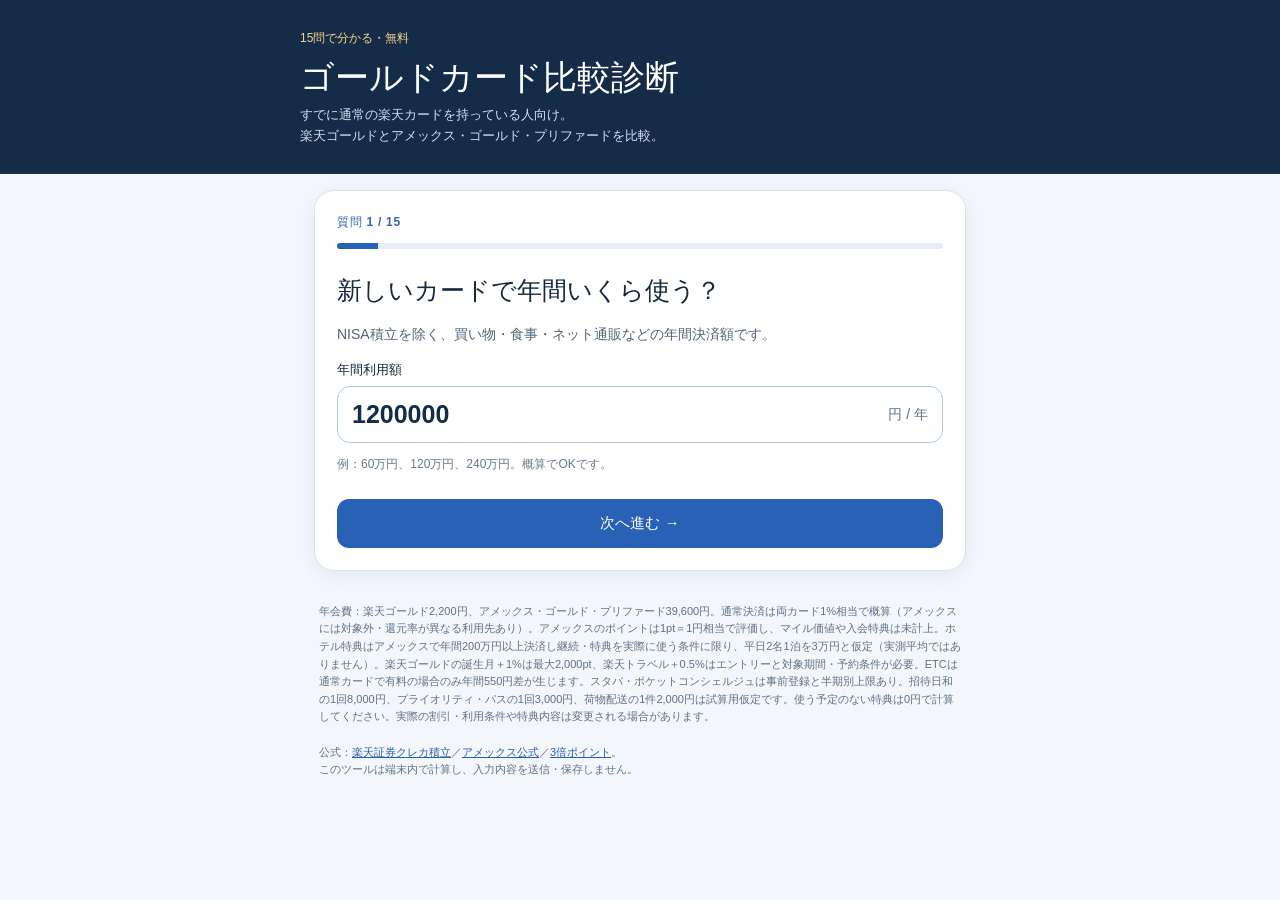
==== commit ad4e62ca: "Balance gold card comparison with birthday, Rakuten Travel and ETC benefits" ====
--- a/card-hikaku/index.html
+++ b/card-hikaku/index.html
@@ -36,22 +36,27 @@
 .promo{margin:0 0 18px;border:1px solid #d8e3ef;background:#f6faff;padding:14px;border-radius:13px}.insight{margin-top:17px;padding:13px;border-radius:12px;background:#f5f8fc;font-size:12px}.insight p{margin:4px 0 0;color:#5d7085}.rank.top{border-color:#27865e}input[type="checkbox"]{accent-color:#2861b6}</style>
 </head>
 <body>
-<header><div><span style="font-size:12px;color:#f8d288">12問で分かる・無料</span><h1>ゴールドカード比較診断</h1><p>すでに通常の楽天カードを持っている人向け。<br>楽天ゴールドとアメックス・ゴールド・プリファードを比較。</p></div></header>
+<header><div><span style="font-size:12px;color:#f8d288">15問で分かる・無料</span><h1>ゴールドカード比較診断</h1><p>すでに通常の楽天カードを持っている人向け。<br>楽天ゴールドとアメックス・ゴールド・プリファードを比較。</p></div></header>
 <main>
 <noscript><p class="noscript">この診断にはJavaScriptが必要です。SafariまたはChromeで開いてください。</p></noscript>
-<section class="screen" id="s0"><div class="eyebrow">質問 1 / 12</div><div class="progress"><b style="width:8.3%"></b></div><h2>新しいカードで年間いくら使う？</h2><p class="desc">NISA積立を除く、買い物・食事・ネット通販などの年間決済額です。</p><label class="field" for="annual">年間利用額</label><div class="number"><input id="annual" type="number" inputmode="numeric" min="0" value="1200000"><span>円 / 年</span></div><p class="small">例：60万円、120万円、240万円。概算でOKです。</p><div class="nav"><button class="primary" data-next="1">次へ進む →</button></div></section>
-<section class="screen" id="s1" hidden><div class="eyebrow">質問 2 / 12</div><div class="progress"><b style="width:16.7%"></b></div><h2>楽天証券のクレカ積立は月いくら？</h2><p class="desc">今の楽天カードで積み立てている毎月の金額。ポイント試算は月10万円まで。</p><label class="field" for="invest">毎月の積立額</label><div class="number"><input id="invest" type="number" inputmode="numeric" min="0" value="50000"><span>円 / 月</span></div><div class="nav"><button class="back" data-prev="0">戻る</button><button class="primary" data-next="2">次へ進む →</button></div></section>
-<section class="screen" id="s2" hidden><div class="eyebrow">質問 3 / 12</div><div class="progress"><b style="width:25%"></b></div><h2>積み立てている投資信託は？</h2><div class="choices"><label><input type="radio" name="fund" value="low" checked>低コスト投信</label><label><input type="radio" name="fund" value="high">その他の投信</label></div><p class="small">楽天証券の代行手数料が年0.4%未満かどうかで区分します。不明なら低コスト投信で仮計算。</p><div class="nav"><button class="back" data-prev="1">戻る</button><button class="primary" data-next="3">次へ進む →</button></div></section>
-<section class="screen" id="s3" hidden><div class="eyebrow">質問 4 / 12</div><div class="progress"><b style="width:33.3%"></b></div><h2>アメックス3倍対象店で月いくら使う？</h2><p class="desc">例：<b>Amazon・Yahoo!ショッピング・ヨドバシカメラ</b>（対象条件あり）。質問1の決済額に含まれる支出です。</p><label class="field" for="bonus">対象店での月間利用額</label><div class="number"><input id="bonus" type="number" inputmode="numeric" min="0" value="10000"><span>円 / 月</span></div><p class="small">3倍還元の追加分は、対象決済年50万円までを試算。</p><div class="nav"><button class="back" data-prev="2">戻る</button><button class="primary" data-next="4">次へ進む →</button></div></section>
-<section class="screen" id="s4" hidden><div class="eyebrow">質問 5 / 12</div><div class="progress"><b style="width:41.7%"></b></div><h2>旅行には年に何回行く？</h2><div class="choices"><label><input type="radio" name="travel" value="0">0回</label><label><input type="radio" name="travel" value="1" checked>年1〜2回</label><label><input type="radio" name="travel" value="3">年3〜5回</label><label><input type="radio" name="travel" value="6">年6回以上</label></div><p class="small">旅行回数自体に金銭価値は加算しません。ホテル特典を利用できるかの参考にします。</p><div class="nav"><button class="back" data-prev="3">戻る</button><button class="primary" data-next="5">次へ進む →</button></div></section>
-<section class="screen" id="s5" hidden><div class="eyebrow">質問 6 / 12</div><div class="progress"><b style="width:50%"></b></div><h2>飛行機には年に何回乗る？</h2><div class="choices"><label><input type="radio" name="flight" value="0" checked>0回</label><label><input type="radio" name="flight" value="1">年1〜2往復</label><label><input type="radio" name="flight" value="3">年3〜5往復</label><label><input type="radio" name="flight" value="6">年6往復以上</label></div><label style="display:flex;align-items:center;gap:8px;margin-top:17px;font-size:14px"><input type="checkbox" id="lounge">対象の空港ラウンジを利用する予定</label><p class="small">利用する場合のみ1回あたり1,000円相当で仮評価。楽天ゴールドは年2回まで。</p><div class="nav"><button class="back" data-prev="4">戻る</button><button class="primary" data-next="6">次へ進む →</button></div></section>
-<section class="screen" id="s6" hidden><div class="eyebrow">質問 7 / 12 ・アメックス特典編</div><div class="progress"><b style="width:58.3%"></b></div><h2>スターバックスに月いくら使う？</h2><p class="desc">スタバ公式アプリ・Webからの「スターバックス カード」オンライン入金で20%キャッシュバック（年間最大5,000円、半年最大2,500円）。</p><label class="field" for="starbucks">オンライン入金する金額</label><div class="number"><input type="number" inputmode="numeric" min="0" id="starbucks" value="0"><span>円 / 月</span></div><p class="small">店舗でのカード決済・Apple Pay支払いは特典対象外です。Amex Offers登録が必要。</p><div class="nav"><button class="back" data-prev="5">戻る</button><button class="primary" data-next="7">次へ進む →</button></div></section>
-<section class="screen" id="s7" hidden><div class="eyebrow">質問 8 / 12 ・アメックス特典編</div><div class="progress"><b style="width:66.7%"></b></div><h2>対象の高級レストランで年いくら使う？</h2><p class="desc">「ポケットコンシェルジュ」での予約・オンライン決済なら20%キャッシュバック。年間最大10,000円（半年ごと最大5,000円）。</p><label class="field" for="pocket">ポケットコンシェルジュでの年間決済予定額</label><div class="number"><input type="number" inputmode="numeric" min="0" id="pocket" value="0"><span>円 / 年</span></div><label style="display:flex;align-items:center;gap:8px;margin-top:14px;font-size:13px"><input type="checkbox" id="pocketBoth">上期・下期の両方で利用する予定</label><p class="small">対象予約サービス経由の事前決済・Amex Offers登録が必要です。通常の飲食店利用は対象外。</p><div class="nav"><button class="back" data-prev="6">戻る</button><button class="primary" data-next="8">次へ進む →</button></div></section>
-<section class="screen" id="s8" hidden><div class="eyebrow">質問 9 / 12 ・アメックス特典編</div><div class="progress"><b style="width:75%"></b></div><h2>2人でコース料理を食べる機会は？</h2><p class="desc">「ゴールド・ダイニング by 招待日和」は対象店の指定コースを大人2名以上で予約すると1名分無料。</p><div class="choices"><label><input type="radio" name="invite" value="0" checked>利用しない</label><label><input type="radio" name="invite" value="1">年1回</label><label><input type="radio" name="invite" value="2">年2回</label><label><input type="radio" name="invite" value="3">年3回以上</label></div><p class="small">対象店・指定コースを利用する場合のみ、1回あたり8,000円の割引価値を仮定。1店舗につき半年1回の制限あり。普通の食事には適用されません。</p><div class="nav"><button class="back" data-prev="7">戻る</button><button class="primary" data-next="9">次へ進む →</button></div></section>
-<section class="screen" id="s9" hidden><div class="eyebrow">質問 10 / 12 ・アメックス特典編</div><div class="progress"><b style="width:83.3%"></b></div><h2>ホテル予約で1万円クーポンを使えそう？</h2><p class="desc">継続特典の「トラベルクレジット」。アメックス・トラベル オンラインで、1回2万円以上のホテルを事前予約・事前決済する場合に使えます。</p><div class="choices"><label><input type="radio" name="travelCredit" value="0" checked>利用しない</label><label><input type="radio" name="travelCredit" value="1">利用する予定</label></div><p class="small">継続後のみ加算。ホテル無料宿泊券とは別の予約で利用する前提です。</p><div class="nav"><button class="back" data-prev="8">戻る</button><button class="primary" data-next="10">次へ進む →</button></div></section>
-<section class="screen" id="s10" hidden><div class="eyebrow">質問 11 / 12 ・アメックス特典編</div><div class="progress"><b style="width:91.7%"></b></div><h2>海外旅行時にプライオリティ・パスを使う？</h2><p class="desc">対象の空港ラウンジを年2回まで無料で使えます。通常のカードラウンジとは別のサービスです。</p><div class="choices"><label><input type="radio" name="priority" value="0" checked>利用しない</label><label><input type="radio" name="priority" value="1">年1回</label><label><input type="radio" name="priority" value="2">年2回以上</label></div><p class="small">実際に対象ラウンジを使う回数のみ1回3,000円で仮評価。日本国内の国内線ラウンジは対象外。一般カードラウンジとの二重計上を避けます。</p><div class="nav"><button class="back" data-prev="9">戻る</button><button class="primary" data-next="11">次へ進む →</button></div></section>
-<section class="screen" id="s11" hidden><div class="eyebrow">質問 12 / 12 ・アメックス特典編</div><div class="progress"><b style="width:100%"></b></div><h2>海外旅行でスーツケースの宅配を使う？</h2><p class="desc">対象空港と自宅の間で、海外旅行の出発・帰国時にスーツケース等1個を無料配送できます。</p><div class="choices"><label><input type="radio" name="luggage" value="0" checked>利用しない</label><label><input type="radio" name="luggage" value="1">年1回（片道）</label><label><input type="radio" name="luggage" value="2">年2回（往復）</label><label><input type="radio" name="luggage" value="4">年4回以上</label></div><p class="small">対象空港からの配送を実際に利用する場合のみ、1配送あたり2,000円相当で仮評価。</p><div class="nav"><button class="back" data-prev="10">戻る</button><button class="primary" data-next="12">診断結果を見る</button></div></section>
-<section class="screen" id="s12" hidden>
+<section class="screen" id="s0"><div class="eyebrow">質問 1 / 15</div><div class="progress"><b style="width:6.7%"></b></div><h2>新しいカードで年間いくら使う？</h2><p class="desc">NISA積立を除く、買い物・食事・ネット通販などの年間決済額です。</p><label class="field" for="annual">年間利用額</label><div class="number"><input id="annual" type="number" inputmode="numeric" min="0" value="1200000"><span>円 / 年</span></div><p class="small">例：60万円、120万円、240万円。概算でOKです。</p><div class="nav"><button class="primary" data-next="1">次へ進む →</button></div></section>
+<section class="screen" id="s1" hidden><div class="eyebrow">質問 2 / 15</div><div class="progress"><b style="width:13.3%"></b></div><h2>楽天証券のクレカ積立は月いくら？</h2><p class="desc">今の楽天カードで積み立てている毎月の金額。ポイント試算は月10万円まで。</p><label class="field" for="invest">毎月の積立額</label><div class="number"><input id="invest" type="number" inputmode="numeric" min="0" value="50000"><span>円 / 月</span></div><div class="nav"><button class="back" data-prev="0">戻る</button><button class="primary" data-next="2">次へ進む →</button></div></section>
+<section class="screen" id="s2" hidden><div class="eyebrow">質問 3 / 15</div><div class="progress"><b style="width:20%"></b></div><h2>積み立てている投資信託は？</h2><div class="choices"><label><input type="radio" name="fund" value="low" checked>低コスト投信</label><label><input type="radio" name="fund" value="high">その他の投信</label></div><p class="small">楽天証券の代行手数料が年0.4%未満かどうかで区分します。不明なら低コスト投信で仮計算。</p><div class="nav"><button class="back" data-prev="1">戻る</button><button class="primary" data-next="3">次へ進む →</button></div></section>
+<section class="screen" id="s3" hidden><div class="eyebrow">質問 4 / 15</div><div class="progress"><b style="width:26.7%"></b></div><h2>アメックス3倍対象店で月いくら使う？</h2><p class="desc">例：<b>Amazon・Yahoo!ショッピング・ヨドバシカメラ</b>（対象条件あり）。質問1の決済額に含まれる支出です。</p><label class="field" for="bonus">対象店での月間利用額</label><div class="number"><input id="bonus" type="number" inputmode="numeric" min="0" value="10000"><span>円 / 月</span></div><p class="small">3倍還元の追加分は、対象決済年50万円までを試算。</p><div class="nav"><button class="back" data-prev="2">戻る</button><button class="primary" data-next="4">次へ進む →</button></div></section>
+<section class="screen" id="s4" hidden><div class="eyebrow">質問 5 / 15</div><div class="progress"><b style="width:33.3%"></b></div><h2>旅行には年に何回行く？</h2><div class="choices"><label><input type="radio" name="travel" value="0">0回</label><label><input type="radio" name="travel" value="1" checked>年1〜2回</label><label><input type="radio" name="travel" value="3">年3〜5回</label><label><input type="radio" name="travel" value="6">年6回以上</label></div><p class="small">旅行回数自体に金銭価値は加算しません。ホテル特典を利用できるかの参考にします。</p><div class="nav"><button class="back" data-prev="3">戻る</button><button class="primary" data-next="5">次へ進む →</button></div></section>
+<section class="screen" id="s5" hidden><div class="eyebrow">質問 6 / 15</div><div class="progress"><b style="width:40%"></b></div><h2>飛行機には年に何回乗る？</h2><div class="choices"><label><input type="radio" name="flight" value="0" checked>0回</label><label><input type="radio" name="flight" value="1">年1〜2往復</label><label><input type="radio" name="flight" value="3">年3〜5往復</label><label><input type="radio" name="flight" value="6">年6往復以上</label></div><label style="display:flex;align-items:center;gap:8px;margin-top:17px;font-size:14px"><input type="checkbox" id="lounge">対象の空港ラウンジを利用する予定</label><p class="small">利用する場合のみ1回あたり1,000円相当で仮評価。楽天ゴールドは年2回まで。</p><div class="nav"><button class="back" data-prev="4">戻る</button><button class="primary" data-next="6">次へ進む →</button></div></section>
+<section class="screen" id="s6" hidden><div class="eyebrow">質問 7 / 15 ・アメックス特典編</div><div class="progress"><b style="width:46.7%"></b></div><h2>スターバックスに月いくら使う？</h2><p class="desc">スタバ公式アプリ・Webからの「スターバックス カード」オンライン入金で20%キャッシュバック（年間最大5,000円、半年最大2,500円）。</p><label class="field" for="starbucks">オンライン入金する金額</label><div class="number"><input type="number" inputmode="numeric" min="0" id="starbucks" value="0"><span>円 / 月</span></div><p class="small">店舗でのカード決済・Apple Pay支払いは特典対象外です。Amex Offers登録が必要。</p><div class="nav"><button class="back" data-prev="5">戻る</button><button class="primary" data-next="7">次へ進む →</button></div></section>
+<section class="screen" id="s7" hidden><div class="eyebrow">質問 8 / 15 ・アメックス特典編</div><div class="progress"><b style="width:53.3%"></b></div><h2>対象の高級レストランで年いくら使う？</h2><p class="desc">「ポケットコンシェルジュ」での予約・オンライン決済なら20%キャッシュバック。年間最大10,000円（半年ごと最大5,000円）。</p><label class="field" for="pocket">ポケットコンシェルジュでの年間決済予定額</label><div class="number"><input type="number" inputmode="numeric" min="0" id="pocket" value="0"><span>円 / 年</span></div><label style="display:flex;align-items:center;gap:8px;margin-top:14px;font-size:13px"><input type="checkbox" id="pocketBoth">上期・下期の両方で利用する予定</label><p class="small">対象予約サービス経由の事前決済・Amex Offers登録が必要です。通常の飲食店利用は対象外。</p><div class="nav"><button class="back" data-prev="6">戻る</button><button class="primary" data-next="8">次へ進む →</button></div></section>
+<section class="screen" id="s8" hidden><div class="eyebrow">質問 9 / 15 ・アメックス特典編</div><div class="progress"><b style="width:60%"></b></div><h2>2人でコース料理を食べる機会は？</h2><p class="desc">「ゴールド・ダイニング by 招待日和」は対象店の指定コースを大人2名以上で予約すると1名分無料。</p><div class="choices"><label><input type="radio" name="invite" value="0" checked>利用しない</label><label><input type="radio" name="invite" value="1">年1回</label><label><input type="radio" name="invite" value="2">年2回</label><label><input type="radio" name="invite" value="3">年3回以上</label></div><p class="small">対象店・指定コースを利用する場合のみ、1回あたり8,000円の割引価値を仮定。1店舗につき半年1回の制限あり。普通の食事には適用されません。</p><div class="nav"><button class="back" data-prev="7">戻る</button><button class="primary" data-next="9">次へ進む →</button></div></section>
+<section class="screen" id="s9" hidden><div class="eyebrow">質問 10 / 15 ・アメックス特典編</div><div class="progress"><b style="width:66.7%"></b></div><h2>ホテル予約で1万円クーポンを使えそう？</h2><p class="desc">継続特典の「トラベルクレジット」。アメックス・トラベル オンラインで、1回2万円以上のホテルを事前予約・事前決済する場合に使えます。</p><div class="choices"><label><input type="radio" name="travelCredit" value="0" checked>利用しない</label><label><input type="radio" name="travelCredit" value="1">利用する予定</label></div><p class="small">継続後のみ加算。ホテル無料宿泊券とは別の予約で利用する前提です。</p><div class="nav"><button class="back" data-prev="8">戻る</button><button class="primary" data-next="10">次へ進む →</button></div></section>
+<section class="screen" id="s10" hidden><div class="eyebrow">質問 11 / 15 ・アメックス特典編</div><div class="progress"><b style="width:73.3%"></b></div><h2>海外旅行時にプライオリティ・パスを使う？</h2><p class="desc">対象の空港ラウンジを年2回まで無料で使えます。通常のカードラウンジとは別のサービスです。</p><div class="choices"><label><input type="radio" name="priority" value="0" checked>利用しない</label><label><input type="radio" name="priority" value="1">年1回</label><label><input type="radio" name="priority" value="2">年2回以上</label></div><p class="small">実際に対象ラウンジを使う回数のみ1回3,000円で仮評価。日本国内の国内線ラウンジは対象外。一般カードラウンジとの二重計上を避けます。</p><div class="nav"><button class="back" data-prev="9">戻る</button><button class="primary" data-next="11">次へ進む →</button></div></section>
+<section class="screen" id="s11" hidden><div class="eyebrow">質問 12 / 15 ・アメックス特典編</div><div class="progress"><b style="width:80%"></b></div><h2>海外旅行でスーツケースの宅配を使う？</h2><p class="desc">対象空港と自宅の間で、海外旅行の出発・帰国時にスーツケース等1個を無料配送できます。</p><div class="choices"><label><input type="radio" name="luggage" value="0" checked>利用しない</label><label><input type="radio" name="luggage" value="1">年1回（片道）</label><label><input type="radio" name="luggage" value="2">年2回（往復）</label><label><input type="radio" name="luggage" value="4">年4回以上</label></div><p class="small">対象空港からの配送を実際に利用する場合のみ、1配送あたり2,000円相当で仮評価。</p><div class="nav"><button class="back" data-prev="10">戻る</button><button class="primary" data-next="12">次へ進む</button></div></section>
+<section class="screen" id="s12" hidden><div class="eyebrow">質問 13 / 15 ・楽天ゴールド特典編</div><div class="progress"><b style="width:86.7%"></b></div><h2>誕生月に楽天市場・楽天ブックスでいくら使う？</h2><p class="desc">楽天ゴールドで支払うと誕生月は＋1%、最大2,000ポイント。<b>誕生月の1か月分</b>だけ入力します。</p><label class="field" for="birthday">誕生月の対象購入額</label><div class="number"><input type="number" id="birthday" min="0" inputmode="numeric" value="0"><span>円 / 月</span></div><p class="small">楽天市場・楽天ブックスでゴールドカードを使った分が対象。質問1の年間決済額に含めてください。</p><div class="nav"><button class="back" data-prev="11">戻る</button><button class="primary" data-next="13">次へ進む →</button></div></section>
+
+<section class="screen" id="s13" hidden><div class="eyebrow">質問 14 / 15 ・楽天ゴールド特典編</div><div class="progress"><b style="width:93.3%"></b></div><h2>楽天トラベルで年間いくら事前決済する？</h2><p class="desc">対象の楽天トラベル予約を<b>エントリー後に事前カード決済</b>すると、楽天ゴールドは通常の楽天カードより＋0.5%ポイントが増えます。</p><label class="field" for="rakutenTravel">キャンペーン対象の年間予約額</label><div class="number"><input type="number" id="rakutenTravel" min="0" inputmode="numeric" value="0"><span>円 / 年</span></div><p class="small">対象の開催期間・予約条件内の予約に限ります。2026年11月時点のキャンペーンに基づく試算で、通年継続は保証されません。</p><div class="nav"><button class="back" data-prev="12">戻る</button><button class="primary" data-next="14">次へ進む →</button></div></section>
+
+<section class="screen" id="s14" hidden><div class="eyebrow">質問 15 / 15 ・楽天ゴールド特典編</div><div class="progress"><b style="width:100%"></b></div><h2>楽天ETCカードの年会費は？</h2><p class="desc">楽天ゴールドならETC年会費が無料。今の楽天カードで有料なら年550円の節約です。</p><div class="choices"><label><input type="radio" name="etc" value="none" checked>ETCを使わない</label><label><input type="radio" name="etc" value="paid">年550円払っている</label><label><input type="radio" name="etc" value="free">今も年会費無料</label></div><p class="small">通常カードでも楽天PointClubのプラチナ・ダイヤモンド会員はETC無料です。その場合は「今も年会費無料」を選びます。</p><div class="nav"><button class="back" data-prev="13">戻る</button><button class="primary" data-next="15">診断結果を見る</button></div></section>
+<section class="screen" id="s15" hidden>
 <div class="row"><div class="eyebrow">診断結果 ・年会費込み</div><button class="back" style="min-height:34px;border:0;border-radius:9px" id="edit">回答を修正</button></div>
 <h2>どちらがお得？</h2>
 <div class="period"><label><input type="radio" name="period" value="ongoing" checked>2年目以降</label><label><input type="radio" name="period" value="first">初年度</label></div>
@@ -64,7 +69,7 @@
 <div class="insight"><b>計算に入れなかった特典</b><p>旅行保険・スマートフォン補償・ホテル上級会員資格・メタルカードの所有感・マイル交換時の個別価値などは、金額に換算しにくいため別途判断してください。</p></div>
 <p class="note" id="notes"></p><div class="nav"><button class="back" id="restart">最初に戻る</button><button class="primary" id="again">再計算</button></div></section>
 </main>
-<footer>年会費：楽天ゴールド2,200円、アメックス・ゴールド・プリファード39,600円。通常決済は両カード1%相当で概算（アメックスには対象外・還元率が異なる利用先あり）。アメックスのポイントは1pt＝1円相当で評価し、マイル価値や入会特典は未計上。ホテル特典はアメックスで年間200万円以上決済し継続・特典を実際に使う条件に限り、平日2名1泊を3万円と<b>仮定</b>（実測平均ではありません）。スタバ・ポケットコンシェルジュは事前登録と半期別上限あり。招待日和の1回8,000円、プライオリティ・パスの1回3,000円、荷物配送の1件2,000円は試算用仮定です。使う予定のない特典は0円で計算してください。実際の割引・利用条件や特典内容は変更される場合があります。<br><br>公式：<a href="https://www.rakuten-sec.co.jp/web/rfund/guide/creditcard/list.html" target="_blank" rel="noopener">楽天証券クレカ積立</a>／<a href="https://www.americanexpress.com/ja-jp/credit-cards/gold-preferred-card/" target="_blank" rel="noopener">アメックス公式</a>／<a href="https://www.americanexpress.com/ja-jp/point/membership-rewards-plus/index.html/" target="_blank" rel="noopener">3倍ポイント</a>。<br>このツールは端末内で計算し、入力内容を送信・保存しません。</footer>
+<footer>年会費：楽天ゴールド2,200円、アメックス・ゴールド・プリファード39,600円。通常決済は両カード1%相当で概算（アメックスには対象外・還元率が異なる利用先あり）。アメックスのポイントは1pt＝1円相当で評価し、マイル価値や入会特典は未計上。ホテル特典はアメックスで年間200万円以上決済し継続・特典を実際に使う条件に限り、平日2名1泊を3万円と<b>仮定</b>（実測平均ではありません）。楽天ゴールドの誕生月＋1%は最大2,000pt、楽天トラベル＋0.5%はエントリーと対象期間・予約条件が必要。ETCは通常カードで有料の場合のみ年間550円差が生じます。スタバ・ポケットコンシェルジュは事前登録と半期別上限あり。招待日和の1回8,000円、プライオリティ・パスの1回3,000円、荷物配送の1件2,000円は試算用仮定です。使う予定のない特典は0円で計算してください。実際の割引・利用条件や特典内容は変更される場合があります。<br><br>公式：<a href="https://www.rakuten-sec.co.jp/web/rfund/guide/creditcard/list.html" target="_blank" rel="noopener">楽天証券クレカ積立</a>／<a href="https://www.americanexpress.com/ja-jp/credit-cards/gold-preferred-card/" target="_blank" rel="noopener">アメックス公式</a>／<a href="https://www.americanexpress.com/ja-jp/point/membership-rewards-plus/index.html/" target="_blank" rel="noopener">3倍ポイント</a>。<br>このツールは端末内で計算し、入力内容を送信・保存しません。</footer>
 <script>(function(){
 'use strict';
 function el(s){return document.getElementById(s)}
@@ -72,11 +77,12 @@
 function checked(name){var i=document.querySelector('input[name="'+name+'"]:checked');return i?i.value:'0'}
 function yen(n){return Math.round(n).toLocaleString('ja-JP')+'円'}
 function sign(n){return (n>0?'+':n<0?'−':'±')+yen(Math.abs(n))}
-function show(i){for(var n=0;n<=12;n++){el('s'+n).hidden=n!==i}window.scrollTo(0,0)}
+function show(i){for(var n=0;n<=15;n++){el('s'+n).hidden=n!==i}window.scrollTo(0,0)}
 function result(){
 var annual=num('annual'),invest=Math.min(100000,num('invest')),bonusEligible=Math.min(annual,num('bonus')*12,500000);
 var travel=+checked('travel'),flights=+checked('flight'),isFirst=checked('period')==='first';
 var standardNisa=invest*12*(checked('fund')==='low'?.005:.01),goldNisa=invest*12*(checked('fund')==='low'?.0075:.01);
+var birthdayBonus=Math.min(2000,Math.min(num('birthday'),annual)*.01),travelBonus=Math.min(num('rakutenTravel'),annual)*.005,etcFee=checked('etc')==='paid'?550:0;
 var pp=Math.min(+checked('priority'),2,flights>0?2:0),loungeVisits=el('lounge').checked?Math.max(0,flights-pp):0;
 var starbucks=Math.min(num('starbucks')*12*.2,5000);
 var pocketAmount=num('pocket'),pocket=Math.min(pocketAmount*.2,el('pocketBoth').checked?10000:5000);
@@ -92,8 +98,8 @@
 }
 var normal=annual*.01;
 var cards=[
-{name:'今の楽天カードを継続',normal:normal,nisa:standardNisa,extra:[],fee:0},
-{name:'楽天ゴールドカード',normal:normal,nisa:goldNisa,extra:[['カードラウンジ',Math.min(el('lounge').checked?flights:0,2)*1000]],fee:2200},
+{name:'今の楽天カードを継続',normal:normal,nisa:standardNisa,extra:[],fee:etcFee},
+{name:'楽天ゴールドカード',normal:normal,nisa:goldNisa,extra:[['カードラウンジ',Math.min(el('lounge').checked?flights:0,2)*1000],['誕生月の追加ポイント',birthdayBonus],['楽天トラベルの追加ポイント',travelBonus]],fee:2200},
 {name:'楽天カード＋アメックス',normal:normal,nisa:standardNisa,extra:[
 ['3倍対象店の追加ポイント',bonusEligible*.02],
 ['スターバックス還元',starbucks],
@@ -105,7 +111,7 @@
 ['プライオリティ・パス（仮）',ppValue],
 ['手荷物無料宅配（仮）',luggage],
 ['入会ボーナスポイント',promoPoints]
-],fee:39600}
+],fee:39600+etcFee}
 ];
 cards.forEach(function(c){c.total=c.normal+c.nisa+c.extra.reduce(function(t,a){return t+a[1]},0)-c.fee});
 var baseline=cards[0].total;cards.sort(function(a,b){return b.total-a.total});
@@ -113,11 +119,11 @@
 el('difference').textContent=sign(cards[0].total-baseline)+' / 年';
 function ledger(label,value){return '<p><span>'+label+'</span><strong>'+value+'</strong></p>'}
 el('ranking').innerHTML=cards.map(function(c,i){var d=c.total-baseline;
-var parts=ledger('通常のカード決済ポイント',yen(c.normal))+ledger('楽天証券積立ポイント',yen(c.nisa))+c.extra.filter(function(x){return x[1]>0}).map(function(x){return ledger(x[0],yen(x[1]))}).join('')+ledger('年会費','−'+yen(c.fee))+ledger('年会費差引後の年間価値',yen(c.total));
+var parts=ledger('通常のカード決済ポイント',yen(c.normal))+ledger('楽天証券積立ポイント',yen(c.nisa))+c.extra.filter(function(x){return x[1]>0}).map(function(x){return ledger(x[0],yen(x[1]))}).join('')+ledger('カード＋ETC年会費','−'+yen(c.fee))+ledger('年会費差引後の年間価値',yen(c.total));
 return '<article class="rank '+(i===0?'top':'')+'"><div class="rank-top"><div><div class="position">'+(i+1)+'位'+(i===0?'・おすすめ':'')+'</div><div class="name">'+c.name+'</div></div><div style="text-align:right"><div class="delta '+(d>0?'positive':d<0?'negative':'')+'">'+sign(d)+'</div><div class="muted">現在の楽天カード比／年</div></div></div><div class="rank-sub"><span>年会費 <b>'+yen(c.fee)+'</b></span><span>年会費差引後 <b>'+yen(c.total)+'</b></span></div><details '+(i===0?'open':'')+'><summary>ポイント・特典の内訳</summary><div class="ledger">'+parts+'</div></details></article>'
 }).join('');
 el('promoPanel').hidden=!isFirst;
-el('inputs').textContent='年間カード決済 '+yen(annual)+'（NISA除く） ／ 楽天証券積立 月'+yen(num('invest'))+' ／ 3倍対象店 月'+yen(num('bonus'));
+el('inputs').textContent='年間カード決済 '+yen(annual)+'（NISA除く） ／ 楽天証券積立 月'+yen(num('invest'))+' ／ 3倍対象店 月'+yen(num('bonus'))+' ／ 誕生月楽天市場・ブックス '+yen(num('birthday'))+' ／ 対象楽天トラベル年 '+yen(num('rakutenTravel'));
 var notes=[];
 if(isFirst)notes.push('初年度は無料宿泊券・継続トラベルクレジットを0円とし、条件達成を選んだ入会ボーナスだけ加算します。');
 if(annual<2000000)notes.push('年間カード決済が200万円に満たないため、無料宿泊は計上しません。');
@@ -125,7 +131,9 @@
 if(num('bonus')*12>annual)notes.push('3倍対象店利用額を年間決済以下に補正。');
 if(num('invest')>100000)notes.push('楽天証券積立額は月10万円を上限に補正。');
 if(isFirst&&promoPoints===0&&promo!=='0')notes.push('年決済金額が選択した入会条件の金額に届かないためボーナスは未計上です。');
-notes.push('アメックスの付帯保険、ホテル会員資格、独自のマイル価値は金銭評価していません。各特典を実際に利用する場合のみ選択してください。');
+if(num('birthday')>annual)notes.push('誕生月の楽天市場・楽天ブックス利用額を年間決済額以内に補正。');
+if(num('rakutenTravel')>annual)notes.push('楽天トラベル対象予約額を年間決済額以内に補正。');
+notes.push('楽天ゴールドのトラベルデスク・海外旅行携行品補償は金額未評価。楽天トラベルの追加還元は対象キャンペーン開催時のみ。アメックスの付帯保険、ホテル会員資格、独自のマイル価値も金銭評価していません。');
 el('notes').textContent=notes.join(' ');
 }
 document.querySelectorAll('[data-next]').forEach(function(b){b.addEventListener('click',function(){var n=+b.getAttribute('data-next');if(n===12){result()}show(n)})});
